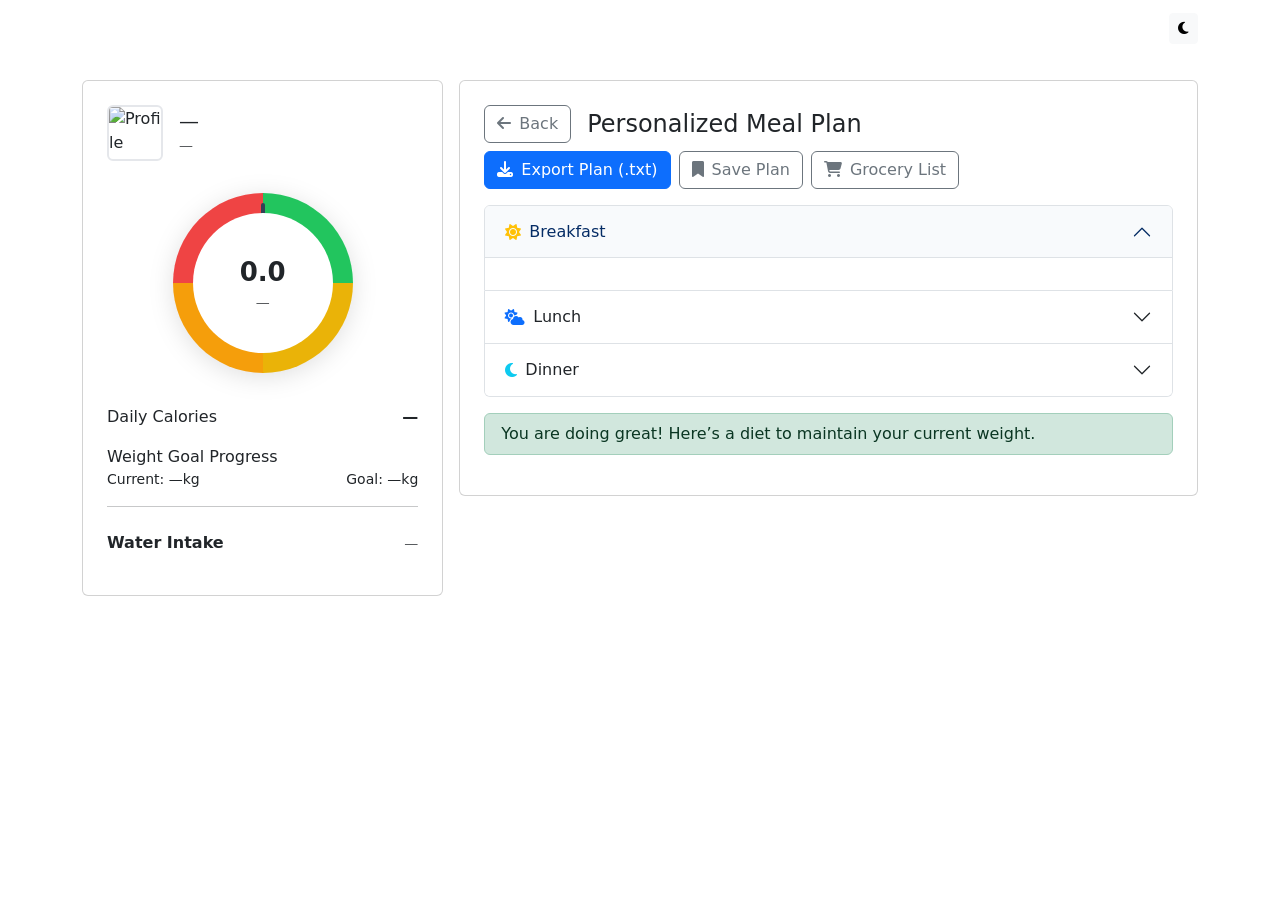
==== results.html @ 043c465a "Add files via upload" ====
<!DOCTYPE html>
<html lang="en">
<head>
  <meta charset="UTF-8" />
  <meta name="viewport" content="width=device-width, initial-scale=1.0" />
  <title>Results • Diet Recommendation</title>
  <link href="https://cdn.jsdelivr.net/npm/bootstrap@5.3.0/dist/css/bootstrap.min.css" rel="stylesheet">
  <link rel="stylesheet" href="https://cdnjs.cloudflare.com/ajax/libs/font-awesome/6.4.0/css/all.min.css">
  <link rel="stylesheet" href="assets/css/style.css">
  <style>
    .results-hero { margin-top: 24px; }
    .bmi-dial { width: 180px; height: 180px; position: relative; margin: 0 auto; }
    .bmi-dial .ring { width: 100%; height: 100%; border-radius: 50%; background: conic-gradient(#22c55e 0 25%, #eab308 25% 50%, #f59e0b 50% 75%, #ef4444 75% 100%); filter: drop-shadow(0 4px 12px rgba(0,0,0,.12)); }
    .bmi-dial .center { position:absolute; inset: 20px; border-radius: 50%; background: #fff; display:flex; flex-direction:column; align-items:center; justify-content:center; text-align:center; }
    .bmi-dial .needle { position:absolute; inset: 0; display:block; transform: rotate(0deg); transition: transform 800ms ease; }
    .bmi-dial .needle::after { content:''; position:absolute; left:50%; top:10px; transform:translateX(-50%); width:4px; height:70px; background:#334155; border-radius:2px; }

    .accordion-button:not(.collapsed) { background:#f8fafc; }
    .action-bar { gap: .5rem; }
  </style>
</head>
<body>
  <nav class="navbar navbar-expand-lg navbar-dark">
    <div class="container">
      <a class="navbar-brand" href="index.html"><i class="fa-solid fa-seedling me-2"></i>Diet Recommendation</a>
      <div class="d-flex align-items-center ms-auto">
        <button id="themeToggle" class="btn btn-sm btn-light">
          <i id="themeIcon" class="fa-solid fa-moon"></i>
        </button>
      </div>
    </div>
  </nav>

  <main class="container results-hero">
    <div class="row g-3">
      <div class="col-lg-4">
        <div class="card p-4">
          <div class="d-flex align-items-center gap-3 mb-3">
            <img id="resProfileImg" class="rounded" style="width:56px;height:56px;object-fit:cover;border:2px solid #e5e7eb;" alt="Profile"/>
            <div>
              <h5 id="resName" class="mb-0">—</h5>
              <small id="resMeta" class="text-muted">—</small>
            </div>
          </div>
          <div class="bmi-dial my-3">
            <div class="ring"></div>
            <div id="dialNeedle" class="needle"></div>
            <div class="center">
              <div id="bmiValueDial" class="fw-bold" style="font-size:26px">0.0</div>
              <div id="bmiCategoryDial" class="small text-muted">—</div>
            </div>
          </div>
          <div class="mt-3">
            <div class="d-flex justify-content-between"><span>Daily Calories</span><strong id="caloriesNeed">—</strong></div>
            <div class="progress-container"><div class="progress-bar-custom" id="calorieBar" style="width:0%"></div></div>
          </div>
          <div class="mt-3">
            <div class="d-flex justify-content-between"><span>Weight Goal Progress</span></div>
            <div class="progress-container"><div class="progress-bar-custom" id="goalBar" style="width:0%"></div></div>
            <div class="d-flex justify-content-between small"><span>Current: <span id="curW">—</span>kg</span><span>Goal: <span id="goalW">—</span>kg</span></div>
          </div>
          <hr/>
          <div class="mt-2">
            <div class="d-flex justify-content-between align-items-center mb-2">
              <strong>Water Intake</strong>
              <small id="waterCountLabel" class="text-muted">—</small>
            </div>
            <div class="water-grid-small mb-3" id="resWaterTracker">
              </div>
          </div>
        </div>
      </div>
      <div class="col-lg-8">
        <div class="card p-4">
          <div class="d-flex justify-content-between action-bar flex-wrap mb-3">
            <div class="d-flex align-items-center gap-3">
              <button class="btn btn-outline-secondary" onclick="window.history.back()"><i class="fa-solid fa-arrow-left me-2"></i>Back</button>
              <h4 class="mb-0">Personalized Meal Plan</h4>
            </div>
            <div class="d-flex gap-2">
              <button id="exportPlanBtn" class="btn btn-primary"><i class="fa-solid fa-download me-2"></i>Export Plan (.txt)</button>
              <button id="savePlanBtn" class="btn btn-outline-secondary"><i class="fa-solid fa-bookmark me-2"></i>Save Plan</button>
              <button id="openGroceryModalBtn" class="btn btn-outline-secondary"><i class="fa-solid fa-cart-shopping me-2"></i>Grocery List</button>
            </div>
          </div>

          <div class="accordion" id="dietPlanAccordion">
            <div class="accordion-item">
              <h2 class="accordion-header">
                <button class="accordion-button" type="button" data-bs-toggle="collapse" data-bs-target="#collapseOne" aria-expanded="true">
                  <i class="fas fa-sun me-2 text-warning"></i>Breakfast
                </button>
              </h2>
              <div id="collapseOne" class="accordion-collapse collapse show" data-bs-parent="#dietPlanAccordion">
                <div class="accordion-body"><ul id="resBreakfast" class="mb-0"></ul></div>
              </div>
            </div>
            <div class="accordion-item">
              <h2 class="accordion-header">
                <button class="accordion-button collapsed" type="button" data-bs-toggle="collapse" data-bs-target="#collapseTwo" aria-expanded="false">
                  <i class="fas fa-cloud-sun me-2 text-primary"></i>Lunch
                </button>
              </h2>
              <div id="collapseTwo" class="accordion-collapse collapse" data-bs-parent="#dietPlanAccordion">
                <div class="accordion-body"><ul id="resLunch" class="mb-0"></ul></div>
              </div>
            </div>
            <div class="accordion-item">
              <h2 class="accordion-header">
                <button class="accordion-button collapsed" type="button" data-bs-toggle="collapse" data-bs-target="#collapseThree" aria-expanded="false">
                  <i class="fas fa-moon me-2 text-info"></i>Dinner
                </button>
              </h2>
              <div id="collapseThree" class="accordion-collapse collapse" data-bs-parent="#dietPlanAccordion">
                <div class="accordion-body"><ul id="resDinner" class="mb-0"></ul></div>
              </div>
            </div>
          </div>

          <div class="mt-3">
            <div id="coachMsg" class="alert alert-success py-2 px-3">You are doing great! Here’s a diet to maintain your current weight.</div>
          </div>
        </div>
      </div>
    </div>
  </main>

  <div class="modal fade" id="groceryModal" tabindex="-1" aria-labelledby="groceryModalLabel" aria-hidden="true">
    <div class="modal-dialog modal-dialog-scrollable">
      <div class="modal-content">
        <div class="modal-header">
          <h5 class="modal-title" id="groceryModalLabel"><i class="fa-solid fa-cart-shopping me-2"></i>Grocery List</h5>
          <button type="button" class="btn-close" data-bs-dismiss="modal" aria-label="Close"></button>
        </div>
        <div class="modal-body">
          <ul id="groceryList" class="mb-0"></ul>
        </div>
        <div class="modal-footer">
          <button id="copyGroceryBtn" type="button" class="btn btn-outline-secondary"><i class="fa-regular fa-copy me-2"></i>Copy</button>
          <button id="downloadGroceryBtn" type="button" class="btn btn-primary"><i class="fa-solid fa-download me-2"></i>Download</button>
        </div>
      </div>
    </div>
  </div>

    <script src="https://cdn.jsdelivr.net/npm/bootstrap@5.3.0/dist/js/bootstrap.bundle.min.js"></script>
    <script src="assets/js/results.js"></script>
</body>
</html>
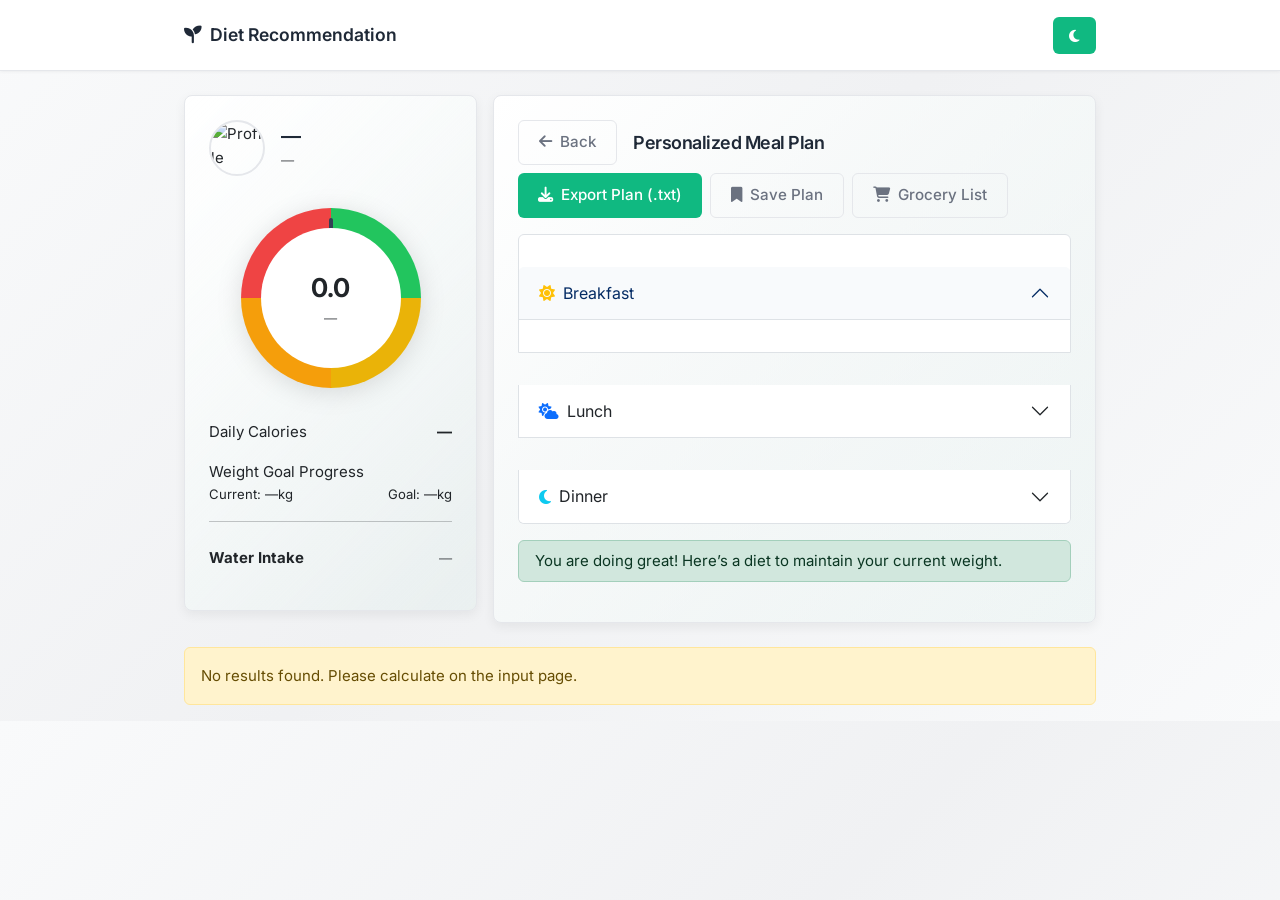
==== commit b4c56bbd: "Refine UI and documentation" ====
--- a/results.html
+++ b/results.html
@@ -6,7 +6,7 @@
   <title>Results • Diet Recommendation</title>
   <link href="https://cdn.jsdelivr.net/npm/bootstrap@5.3.0/dist/css/bootstrap.min.css" rel="stylesheet">
   <link rel="stylesheet" href="https://cdnjs.cloudflare.com/ajax/libs/font-awesome/6.4.0/css/all.min.css">
-  <link rel="stylesheet" href="assets/css/style.css">
+  <link rel="stylesheet" href="style.css">
   <style>
     .results-hero { margin-top: 24px; }
     .bmi-dial { width: 180px; height: 180px; position: relative; margin: 0 auto; }
@@ -36,7 +36,7 @@
       <div class="col-lg-4">
         <div class="card p-4">
           <div class="d-flex align-items-center gap-3 mb-3">
-            <img id="resProfileImg" class="rounded" style="width:56px;height:56px;object-fit:cover;border:2px solid #e5e7eb;" alt="Profile"/>
+            <img id="resProfileImg" class="profile-circle" style="width:56px;height:56px;object-fit:cover;border:2px solid #e5e7eb;" alt="Profile"/>
             <div>
               <h5 id="resName" class="mb-0">—</h5>
               <small id="resMeta" class="text-muted">—</small>
@@ -143,7 +143,9 @@
     </div>
   </div>
 
+  <div id="toastContainer" class="toast-container-custom" aria-live="polite" aria-atomic="true"></div>
+
     <script src="https://cdn.jsdelivr.net/npm/bootstrap@5.3.0/dist/js/bootstrap.bundle.min.js"></script>
-    <script src="assets/js/results.js"></script>
+    <script src="results.js"></script>
 </body>
 </html>
--- a/style.css
+++ b/style.css
@@ -0,0 +1,1173 @@
+@import url('https://fonts.googleapis.com/css2?family=Inter:wght@400;500;600;700&display=swap');
+
+:root {
+  --primary: #1f2937;
+  --accent: #10b981;
+  --text: #1f2937;
+  --text-light: #6b7280;
+  --bg: #ffffff;
+  --bg-soft: #f9fafb;
+  --border: #e5e7eb;
+  --shadow: 0 4px 12px rgba(0, 0, 0, 0.06);
+  --shadow-lg: 0 8px 20px rgba(0, 0, 0, 0.1);
+}
+
+[data-theme="dark"] {
+  --primary: #ffffff;
+  --accent: #34d399;
+  --text: #f3f4f6;
+  --text-light: #d1d5db;
+  --bg: #111827;
+  --bg-soft: #1f2937;
+  --border: #374151;
+  --shadow: 0 4px 12px rgba(0, 0, 0, 0.3);
+  --shadow-lg: 0 8px 20px rgba(0, 0, 0, 0.4);
+}
+
+* {
+  box-sizing: border-box;
+}
+
+body {
+  font-family: 'Inter', sans-serif;
+  background: linear-gradient(135deg, #f9fafb 0%, #f0f1f3 50%, #f9fafb 100%);
+  color: var(--text);
+  line-height: 1.6;
+  font-size: 15px;
+  margin: 0;
+  padding: 0;
+  transition: background 0.3s ease, color 0.3s ease;
+  scroll-behavior: smooth;
+}
+
+.container {
+  max-width: 960px;
+  margin: 0 auto;
+  padding: 0 1.5rem;
+}
+
+/* ===== TYPOGRAPHY ===== */
+h1, h2, h3, h4, h5, h6 {
+  font-weight: 600;
+  letter-spacing: -0.5px;
+  color: var(--primary);
+  margin: 0;
+}
+
+h1 { font-size: 2.5rem; line-height: 1.2; }
+h2 { font-size: 1.875rem; line-height: 1.3; margin: 2rem 0 1.5rem 0; }
+h3 { font-size: 1.25rem; line-height: 1.4; }
+h4 { font-size: 1.125rem; line-height: 1.4; }
+
+p {
+  color: var(--text-light);
+  margin: 0 0 1rem 0;
+}
+
+/* ===== SECTIONS ===== */
+section {
+  padding: 4rem 0;
+  opacity: 0;
+  animation: fadeInUp 0.6s ease forwards;
+  animation-fill-mode: both;
+}
+
+section:nth-child(1) { animation-delay: 0.1s; }
+section:nth-child(2) { animation-delay: 0.2s; }
+section:nth-child(3) { animation-delay: 0.3s; }
+section:nth-child(4) { animation-delay: 0.4s; }
+section:nth-child(5) { animation-delay: 0.5s; }
+section:nth-child(6) { animation-delay: 0.6s; }
+
+@keyframes fadeInUp {
+  from {
+    opacity: 0;
+    transform: translateY(12px);
+  }
+  to {
+    opacity: 1;
+    transform: translateY(0);
+  }
+}
+
+section:first-of-type {
+  padding-top: 3rem;
+}
+
+/* ===== NAVBAR ===== */
+.navbar {
+  background-color: var(--bg);
+  border-bottom: 1px solid var(--border);
+  padding: 1rem 0 !important;
+  position: sticky;
+  top: 0;
+  z-index: 1000;
+  box-shadow: 0 1px 3px rgba(0, 0, 0, 0.05);
+  transition: all 0.3s ease;
+}
+
+.navbar-brand {
+  font-weight: 600;
+  color: var(--primary) !important;
+  font-size: 1.1rem;
+}
+
+.navbar .nav-link {
+  color: var(--text-light) !important;
+  font-weight: 500;
+  padding: 0.5rem 0.75rem !important;
+  margin: 0 0.25rem;
+  transition: color 0.2s ease;
+}
+
+.navbar .nav-link:hover,
+.navbar .nav-link.active {
+  color: var(--accent) !important;
+}
+
+.form-check-input {
+  cursor: pointer;
+}
+
+.form-check-input:checked {
+  background-color: var(--accent) !important;
+  border-color: var(--accent) !important;
+}
+
+/* ===== CARDS ===== */
+.card {
+  border: 1px solid var(--border);
+  border-radius: 8px;
+  background: linear-gradient(135deg, #ffffff 0%, rgba(16, 185, 129, 0.03) 100%);
+  box-shadow: var(--shadow);
+  transition: all 0.3s cubic-bezier(0.4, 0, 0.2, 1);
+  overflow: hidden;
+}
+
+.card:hover {
+  border-color: var(--accent);
+  box-shadow: var(--shadow-lg);
+  transform: translateY(-4px);
+}
+
+/* ===== BUTTONS ===== */
+.btn {
+  font-weight: 500;
+  border-radius: 6px;
+  padding: 0.625rem 1.25rem;
+  font-size: 0.95rem;
+  transition: all 0.2s ease;
+  border: none;
+  position: relative;
+  overflow: hidden;
+}
+
+.btn::before {
+  content: '';
+  position: absolute;
+  top: 50%;
+  left: 50%;
+  width: 0;
+  height: 0;
+  border-radius: 50%;
+  background: rgba(255, 255, 255, 0.3);
+  transform: translate(-50%, -50%);
+  transition: width 0.5s ease, height 0.5s ease;
+}
+
+.btn:active::before {
+  width: 300px;
+  height: 300px;
+}
+
+.btn-primary {
+  background-color: var(--accent);
+  color: white;
+}
+
+.btn-primary:hover {
+  background-color: #059669;
+  color: white;
+  transform: translateY(-2px);
+  box-shadow: 0 6px 16px rgba(16, 185, 129, 0.2);
+}
+
+.btn-light {
+  background-color: var(--accent);
+  color: white;
+}
+
+.btn-light:hover {
+  background-color: #059669;
+  color: white;
+  transform: translateY(-2px);
+  box-shadow: 0 6px 16px rgba(16, 185, 129, 0.2);
+}
+
+.btn-outline-secondary {
+  color: var(--text-light);
+  border: 1px solid var(--border);
+  background-color: transparent;
+}
+
+.btn-outline-secondary:hover {
+  background-color: var(--bg-soft);
+  color: var(--accent);
+  border-color: var(--accent);
+  transform: translateY(-1px);
+}
+
+.btn-sm {
+  padding: 0.5rem 1rem;
+  font-size: 0.875rem;
+}
+
+.btn-lg {
+  padding: 0.75rem 2rem;
+  font-size: 1rem;
+}
+
+/* ===== FORMS ===== */
+.form-control,
+.form-select {
+  border: 1px solid var(--border);
+  border-radius: 6px;
+  background-color: var(--bg);
+  color: var(--text);
+  padding: 0.625rem 0.75rem;
+  font-size: 0.95rem;
+  transition: all 0.2s ease;
+}
+
+.form-control:focus,
+.form-select:focus {
+  border-color: var(--accent);
+  box-shadow: 0 0 0 3px rgba(16, 185, 129, 0.1);
+  outline: none;
+  transform: translateY(-1px);
+}
+
+.form-label {
+  font-weight: 500;
+  color: var(--text);
+  margin-bottom: 0.5rem;
+  display: block;
+  transition: color 0.2s ease;
+}
+
+.form-control:focus ~ .form-label,
+.form-control:not(:placeholder-shown) ~ .form-label {
+  color: var(--accent);
+}
+
+.invalid-feedback {
+  color: #ef4444;
+  font-size: 0.85rem;
+  margin-top: 0.25rem;
+  animation: fadeIn 0.2s ease;
+}
+
+/* ===== HERO ===== */
+.hero-section {
+  text-align: left;
+  background: linear-gradient(135deg, rgba(16, 185, 129, 0.04) 0%, rgba(31, 41, 55, 0.02) 100%);
+  border-radius: 12px;
+  padding: 3rem 0;
+  margin: 2rem 0;
+}
+
+.hero-kicker {
+  font-size: 0.85rem;
+  font-weight: 600;
+  color: var(--accent);
+  text-transform: uppercase;
+  letter-spacing: 1px;
+}
+
+.hero-section h1 {
+  margin-bottom: 1.5rem;
+  background: linear-gradient(135deg, var(--primary) 0%, var(--accent) 100%);
+  -webkit-background-clip: text;
+  -webkit-text-fill-color: transparent;
+  background-clip: text;
+}
+
+.hero-section .lead {
+  font-size: 1.125rem;
+  color: var(--text-light);
+  margin-bottom: 2rem;
+  line-height: 1.7;
+}
+
+.hero-section i {
+  opacity: 0.15;
+  transition: opacity 0.3s ease;
+}
+
+/* ===== FEATURES SECTION ===== */
+.section-title {
+  text-align: center;
+  margin-bottom: 3rem;
+  position: relative;
+}
+
+.section-title::after {
+  content: '';
+  display: block;
+  width: 60px;
+  height: 3px;
+  background-color: var(--accent);
+  margin: 1rem auto 0;
+}
+
+.feature-icon {
+  font-size: 2.5rem;
+  color: var(--accent);
+  margin-bottom: 1rem;
+}
+
+/* ===== LIVE SUMMARY ===== */
+.live-summary {
+  background: linear-gradient(135deg, #ffffff 0%, rgba(16, 185, 129, 0.02) 100%);
+  border: 1px solid var(--border);
+  border-radius: 8px;
+  padding: 1.5rem;
+  margin-bottom: 2rem;
+}
+
+.live-summary-title {
+  font-weight: 600;
+  color: var(--text);
+  margin-bottom: 1rem;
+  font-size: 0.95rem;
+}
+
+.summary-pill {
+  background: linear-gradient(135deg, #fafbfc 0%, rgba(16, 185, 129, 0.01) 100%);
+  border: 1px solid var(--border);
+  border-radius: 6px;
+  padding: 1rem;
+  text-align: center;
+  transition: all 0.2s ease;
+}
+
+.summary-pill:hover {
+  border-color: var(--accent);
+  box-shadow: 0 2px 8px rgba(16, 185, 129, 0.1);
+}
+
+.summary-pill .label {
+  display: block;
+  font-size: 0.8rem;
+  color: var(--text-light);
+  text-transform: uppercase;
+  letter-spacing: 0.5px;
+  margin-bottom: 0.5rem;
+}
+
+.summary-pill strong {
+  display: block;
+  font-size: 1.5rem;
+  color: var(--accent);
+}
+
+/* ===== PROFILE IMAGE ===== */
+.profile-image {
+  border-radius: 6px;
+  background-color: var(--bg-soft);
+  border: 2px solid var(--border);
+  transition: all 0.2s ease;
+  animation: fadeIn 0.4s ease;
+}
+
+.profile-image:hover {
+  border-color: var(--accent);
+  box-shadow: 0 4px 12px rgba(16, 185, 129, 0.2);
+  transform: scale(1.02);
+}
+
+.profile-circle {
+  border-radius: 50%;
+}
+
+/* ===== RESULTS DISPLAY ===== */
+.results-container {
+  margin-top: 2rem;
+  animation: fadeIn 0.5s ease;
+}
+
+@keyframes fadeIn {
+  from {
+    opacity: 0;
+    transform: translateY(10px);
+  }
+  to {
+    opacity: 1;
+    transform: translateY(0);
+  }
+}
+
+.bmi-gauge {
+  text-align: center;
+  padding: 2rem 1rem;
+  animation: scaleIn 0.5s cubic-bezier(0.34, 1.56, 0.64, 1);
+}
+
+@keyframes scaleIn {
+  from {
+    opacity: 0;
+    transform: scale(0.9);
+  }
+  to {
+    opacity: 1;
+    transform: scale(1);
+  }
+}
+
+.bmi-number {
+  font-size: 3rem;
+  font-weight: 700;
+  color: var(--accent);
+  margin: 1rem 0;
+  transition: transform 0.3s ease;
+}
+
+.bmi-gauge:hover .bmi-number {
+  transform: scale(1.05);
+}
+
+.bmi-category {
+  font-size: 1.25rem;
+  font-weight: 600;
+  color: var(--text);
+  text-transform: capitalize;
+}
+
+.bmi-message {
+  color: var(--text-light);
+  margin-top: 1rem;
+  font-size: 0.95rem;
+}
+
+/* ===== DIET PLAN ===== */
+.meal-plan {
+  margin-top: 2rem;
+}
+
+.meal-card {
+  margin-bottom: 1.5rem;
+  animation: staggerFade 0.5s ease backwards;
+}
+
+@keyframes staggerFade {
+  from {
+    opacity: 0;
+    transform: translateX(-10px);
+  }
+  to {
+    opacity: 1;
+    transform: translateX(0);
+  }
+}
+
+.meal-card:nth-child(1) { animation-delay: 0.05s; }
+.meal-card:nth-child(2) { animation-delay: 0.1s; }
+.meal-card:nth-child(3) { animation-delay: 0.15s; }
+
+.meal-category {
+  font-weight: 600;
+  color: var(--accent);
+  text-transform: uppercase;
+  font-size: 0.85rem;
+  letter-spacing: 1px;
+  margin-bottom: 0.5rem;
+}
+
+.meal-item {
+  background-color: var(--bg-soft);
+  border-left: 3px solid var(--accent);
+  padding: 1rem;
+  border-radius: 4px;
+  margin-bottom: 0.75rem;
+  transition: all 0.2s ease;
+}
+
+.meal-item:hover {
+  background-color: rgba(16, 185, 129, 0.05);
+  transform: translateX(2px);
+}
+
+/* ===== PROGRESS TRACKER ===== */
+.progress-section {
+  margin-top: 2rem;
+}
+
+.chart-container {
+  background: linear-gradient(135deg, #ffffff 0%, rgba(16, 185, 129, 0.02) 100%);
+  border: 1px solid var(--border);
+  border-radius: 8px;
+  padding: 1.5rem;
+  margin: 1.5rem 0;
+  overflow-x: auto;
+}
+
+svg {
+  display: block;
+  margin: 0 auto;
+}
+
+.progress-entry {
+  display: grid;
+  grid-template-columns: 1fr 1fr 1fr auto;
+  gap: 1rem;
+  align-items: end;
+  margin-bottom: 1rem;
+}
+
+.progress-input-group {
+  display: flex;
+  flex-direction: column;
+}
+
+.progress-input-group label {
+  margin-bottom: 0.5rem;
+}
+
+.progress-input-group input {
+  padding: 0.625rem;
+}
+
+.btn-add-entry {
+  background-color: var(--accent);
+  color: white;
+  padding: 0.625rem 1.5rem;
+  align-self: flex-end;
+}
+
+.btn-clear-data {
+  background-color: #ef4444;
+  color: white;
+  padding: 0.625rem 1.5rem;
+  margin-top: 1rem;
+}
+
+/* ===== WEEKLY INSIGHTS ===== */
+.insights-grid {
+  display: grid;
+  grid-template-columns: repeat(auto-fit, minmax(250px, 1fr));
+  gap: 1.5rem;
+  margin: 1.5rem 0;
+}
+
+.insight-card {
+  background: linear-gradient(135deg, #ffffff 0%, rgba(16, 185, 129, 0.03) 100%);
+  border: 1px solid var(--border);
+  border-radius: 8px;
+  padding: 1.5rem;
+  text-align: center;
+  transition: all 0.3s ease;
+  animation: fadeInUp 0.4s ease backwards;
+}
+
+.insight-card:nth-child(1) { animation-delay: 0.05s; }
+.insight-card:nth-child(2) { animation-delay: 0.1s; }
+.insight-card:nth-child(3) { animation-delay: 0.15s; }
+
+.insight-card:hover {
+  border-color: var(--accent);
+  box-shadow: var(--shadow-lg);
+  transform: translateY(-4px);
+}
+
+.insight-label {
+  font-size: 0.85rem;
+  color: var(--text-light);
+  text-transform: uppercase;
+  letter-spacing: 0.5px;
+  margin-bottom: 0.75rem;
+  transition: color 0.2s ease;
+}
+
+.insight-card:hover .insight-label {
+  color: var(--accent);
+}
+
+.insight-value {
+  font-size: 1.875rem;
+  font-weight: 700;
+  color: var(--accent);
+  margin-bottom: 1rem;
+  transition: transform 0.3s ease;
+}
+
+.insight-card:hover .insight-value {
+  transform: scale(1.08);
+}
+
+.insight-chart {
+  height: 80px;
+  background-color: var(--bg);
+  border-radius: 4px;
+  overflow: hidden;
+}
+
+/* ===== UTILITIES ===== */
+.hidden {
+  display: none !important;
+}
+
+/* ===== ONBOARDING ===== */
+.onboarding-tips {
+  background: linear-gradient(135deg, rgba(16, 185, 129, 0.04) 0%, rgba(16, 185, 129, 0.01) 100%);
+  border: 1px solid var(--accent);
+  border-radius: 8px;
+  padding: 1.5rem;
+  margin-bottom: 1.5rem;
+}
+
+.tips-title {
+  font-weight: 600;
+  color: var(--accent);
+  margin-bottom: 0.5rem;
+}
+
+.tips-chips {
+  display: flex;
+  gap: 0.75rem;
+  flex-wrap: wrap;
+}
+
+.tips-chip {
+  background: linear-gradient(135deg, var(--accent) 0%, #059669 100%);
+  color: white;
+  padding: 0.35rem 0.75rem;
+  border-radius: 999px;
+  font-size: 0.8rem;
+  font-weight: 500;
+}
+
+/* ===== ACHIEVEMENTS ===== */
+.achievements-grid {
+  display: grid;
+  grid-template-columns: repeat(auto-fit, minmax(150px, 1fr));
+  gap: 1.5rem;
+  margin: 2rem 0;
+}
+
+.achievement-badge {
+  text-align: center;
+  padding: 1.5rem;
+  background: linear-gradient(135deg, #ffffff 0%, rgba(16, 185, 129, 0.02) 100%);
+  border: 2px solid var(--border);
+  border-radius: 8px;
+  transition: all 0.3s cubic-bezier(0.4, 0, 0.2, 1);
+  opacity: 0.5;
+}
+
+.achievement-badge:hover {
+  transform: translateY(-2px);
+}
+
+.achievement-badge.unlocked {
+  opacity: 1;
+  border-color: var(--accent);
+  background: linear-gradient(135deg, rgba(16, 185, 129, 0.04) 0%, rgba(16, 185, 129, 0.01) 100%);
+  animation: slideIn 0.4s ease;
+}
+
+@keyframes slideIn {
+  from {
+    opacity: 0;
+    transform: translateY(10px);
+  }
+  to {
+    opacity: 1;
+    transform: translateY(0);
+  }
+}
+
+.achievement-icon {
+  font-size: 2.5rem;
+  color: var(--accent);
+  margin-bottom: 0.75rem;
+  transition: transform 0.3s ease;
+}
+
+.achievement-badge.unlocked .achievement-icon {
+  animation: pop 0.5s cubic-bezier(0.34, 1.56, 0.64, 1);
+}
+
+@keyframes pop {
+  0% { transform: scale(0.8); }
+  50% { transform: scale(1.1); }
+  100% { transform: scale(1); }
+}
+
+.achievement-name {
+  font-weight: 600;
+  font-size: 0.95rem;
+  margin-bottom: 0.25rem;
+}
+
+.achievement-desc {
+  font-size: 0.8rem;
+  color: var(--text-light);
+}
+
+/* ===== HYDRATION TRACKER ===== */
+.water-grid {
+  display: grid;
+  grid-template-columns: repeat(auto-fit, minmax(60px, 1fr));
+  gap: 1rem;
+  margin: 1.5rem 0;
+}
+
+.water-glass {
+  aspect-ratio: 1;
+  border: 2px solid var(--border);
+  border-radius: 8px;
+  display: flex;
+  align-items: center;
+  justify-content: center;
+  font-size: 1.5rem;
+  cursor: pointer;
+  transition: all 0.3s cubic-bezier(0.4, 0, 0.2, 1);
+  background: linear-gradient(135deg, #ffffff 0%, rgba(16, 185, 129, 0.01) 100%);
+}
+
+.water-glass:hover {
+  border-color: var(--accent);
+  background: linear-gradient(135deg, rgba(16, 185, 129, 0.03) 0%, rgba(16, 185, 129, 0.01) 100%);
+  transform: scale(1.05);
+}
+
+.water-glass:active {
+  transform: scale(0.95);
+}
+
+.water-glass.filled {
+  background: linear-gradient(135deg, var(--accent) 0%, #059669 100%);
+  color: white;
+  border-color: var(--accent);
+  animation: fillWater 0.4s ease;
+}
+
+@keyframes fillWater {
+  0% { transform: scale(0.9); background-color: var(--bg-soft); }
+  50% { transform: scale(1.08); }
+  100% { transform: scale(1); background-color: var(--accent); }
+}
+
+.water-streak {
+  text-align: center;
+  padding: 1rem;
+  background-color: var(--bg-soft);
+  border-radius: 8px;
+  margin-top: 1.5rem;
+  transition: all 0.3s ease;
+}
+
+.water-streak:hover {
+  box-shadow: var(--shadow);
+  transform: translateY(-1px);
+}
+
+.streak-number {
+  font-size: 2rem;
+  font-weight: 700;
+  color: var(--accent);
+  display: inline-block;
+  animation: countUp 0.5s ease;
+}
+
+@keyframes countUp {
+  from {
+    transform: translateY(10px);
+    opacity: 0;
+  }
+  to {
+    transform: translateY(0);
+    opacity: 1;
+  }
+}
+
+/* ===== QUICK ACTIONS ===== */
+.quick-actions-panel {
+  position: fixed;
+  bottom: 2rem;
+  right: 2rem;
+  background-color: var(--bg);
+  border: 1px solid var(--border);
+  border-radius: 12px;
+  box-shadow: var(--shadow-lg);
+  overflow: hidden;
+  z-index: 999;
+  animation: slideUp 0.4s cubic-bezier(0.34, 1.56, 0.64, 1);
+  max-width: 320px;
+}
+
+@keyframes slideUp {
+  from {
+    opacity: 0;
+    transform: translateY(20px);
+  }
+  to {
+    opacity: 1;
+    transform: translateY(0);
+  }
+}
+
+.quick-actions-header {
+  background-color: var(--bg-soft);
+  border-bottom: 1px solid var(--border);
+  padding: 1rem;
+  font-weight: 600;
+  display: flex;
+  justify-content: space-between;
+  align-items: center;
+}
+
+.quick-actions-close {
+  background: none;
+  border: none;
+  cursor: pointer;
+  color: var(--text-light);
+  font-size: 1rem;
+  transition: all 0.2s ease;
+  padding: 4px 8px;
+  border-radius: 4px;
+}
+
+.quick-actions-close:hover {
+  background-color: var(--border);
+  color: var(--accent);
+  transform: rotate(90deg);
+}
+
+.quick-actions-list {
+  padding: 1rem;
+  max-height: 400px;
+  overflow-y: auto;
+}
+
+.quick-action-item {
+  display: flex;
+  align-items: center;
+  gap: 0.75rem;
+  padding: 0.75rem;
+  margin-bottom: 0.5rem;
+  border-radius: 6px;
+  cursor: pointer;
+  transition: all 0.2s ease;
+  background-color: transparent;
+  border: none;
+  width: 100%;
+  text-align: left;
+  color: var(--text);
+  font-size: 0.95rem;
+  font-weight: 500;
+}
+
+.quick-action-item:hover {
+  background-color: var(--bg-soft);
+  color: var(--accent);
+  transform: translateX(4px);
+}
+
+.quick-action-item:active {
+  transform: translateX(2px);
+}
+
+.quick-action-item i {
+  width: 20px;
+  text-align: center;
+  color: var(--accent);
+  transition: transform 0.2s ease;
+}
+
+.quick-action-item:hover i {
+  transform: scale(1.15);
+}
+
+/* ===== FOOTER ===== */
+footer {
+  background: linear-gradient(135deg, #f5f6f8 0%, #f0f1f3 100%);
+  border-top: 1px solid var(--border);
+  padding: 3rem 0;
+  margin-top: 4rem;
+  text-align: center;
+  color: var(--text-light);
+}
+
+footer h3 {
+  color: var(--text);
+  margin-bottom: 1rem;
+}
+
+footer a {
+  color: var(--accent);
+  text-decoration: none;
+  transition: all 0.2s ease;
+  position: relative;
+}
+
+footer a::after {
+  content: '';
+  position: absolute;
+  width: 0;
+  height: 2px;
+  bottom: -2px;
+  left: 0;
+  background-color: var(--accent);
+  transition: width 0.3s ease;
+}
+
+footer a:hover {
+  opacity: 0.9;
+}
+
+footer a:hover::after {
+  width: 100%;
+}
+
+/* ===== CONTACT CARD ===== */
+.contact-card {
+  background: linear-gradient(135deg, rgba(16, 185, 129, 0.03) 0%, rgba(16, 185, 129, 0.01) 100%);
+  border: 1px solid var(--border);
+  border-radius: 12px;
+  padding: 2.5rem;
+  color: var(--text);
+}
+
+.contact-card h3 {
+  color: var(--text);
+  font-size: 1.5rem;
+}
+
+.contact-card p {
+  color: var(--text-light);
+}
+
+.contact-card .lead {
+  color: var(--text-light);
+}
+
+.contact-card .social-links a {
+  color: var(--accent);
+  transition: all 0.2s ease;
+}
+
+.contact-card .social-links a:hover {
+  transform: translateY(-3px);
+  color: var(--accent);
+  opacity: 0.8;
+}
+
+.contact-card hr {
+  background-color: var(--border);
+  opacity: 0.5;
+}
+
+.contact-card .btn {
+  border-color: var(--accent);
+  color: var(--accent);
+}
+
+.contact-card .btn:hover {
+  background-color: var(--accent);
+  color: white;
+  border-color: var(--accent);
+}
+
+.contact-links {
+  display: flex;
+  gap: 1.5rem;
+  justify-content: center;
+  margin-bottom: 1.5rem;
+  flex-wrap: wrap;
+}
+
+/* ===== DARK MODE ===== */
+[data-theme="dark"] body {
+  background: linear-gradient(135deg, #111827 0%, #1f2937 50%, #111827 100%);
+}
+
+[data-theme="dark"] .hero-section {
+  background: linear-gradient(135deg, rgba(52, 211, 153, 0.05) 0%, rgba(255, 255, 255, 0.01) 100%);
+}
+
+[data-theme="dark"] .card {
+  background: linear-gradient(135deg, var(--bg-soft) 0%, rgba(52, 211, 153, 0.02) 100%);
+}
+
+[data-theme="dark"] .live-summary {
+  background: linear-gradient(135deg, var(--bg-soft) 0%, rgba(52, 211, 153, 0.02) 100%);
+}
+
+[data-theme="dark"] .summary-pill {
+  background: linear-gradient(135deg, var(--bg) 0%, rgba(52, 211, 153, 0.02) 100%);
+}
+
+[data-theme="dark"] .insight-card {
+  background: linear-gradient(135deg, var(--bg-soft) 0%, rgba(52, 211, 153, 0.02) 100%);
+}
+
+[data-theme="dark"] .achievement-badge {
+  background: linear-gradient(135deg, var(--bg-soft) 0%, rgba(52, 211, 153, 0.02) 100%);
+}
+
+[data-theme="dark"] .achievement-badge.unlocked {
+  background: linear-gradient(135deg, rgba(52, 211, 153, 0.08) 0%, rgba(52, 211, 153, 0.02) 100%);
+}
+
+[data-theme="dark"] .water-glass {
+  background: linear-gradient(135deg, var(--bg-soft) 0%, rgba(52, 211, 153, 0.02) 100%);
+}
+
+[data-theme="dark"] .water-glass:hover {
+  background: linear-gradient(135deg, rgba(52, 211, 153, 0.05) 0%, rgba(52, 211, 153, 0.02) 100%);
+}
+
+[data-theme="dark"] .water-glass.filled {
+  background: linear-gradient(135deg, var(--accent) 0%, #10b981 100%);
+}
+
+[data-theme="dark"] .onboarding-tips {
+  background: linear-gradient(135deg, rgba(52, 211, 153, 0.08) 0%, rgba(52, 211, 153, 0.02) 100%);
+}
+
+[data-theme="dark"] .tips-chip {
+  background: linear-gradient(135deg, var(--accent) 0%, #10b981 100%);
+}
+
+[data-theme="dark"] .hero-section h1 {
+  background: linear-gradient(135deg, var(--primary) 0%, var(--accent) 100%);
+  -webkit-background-clip: text;
+  -webkit-text-fill-color: transparent;
+  background-clip: text;
+}
+
+[data-theme="dark"] .contact-card {
+  background: linear-gradient(135deg, rgba(52, 211, 153, 0.03) 0%, rgba(52, 211, 153, 0.01) 100%);
+  border: 1px solid var(--border);
+  color: var(--text);
+}
+
+[data-theme="dark"] .contact-card h3 {
+  color: var(--text);
+}
+
+[data-theme="dark"] .contact-card p {
+  color: var(--text-light);
+}
+
+[data-theme="dark"] .contact-card .social-links a {
+  color: var(--accent);
+}
+
+[data-theme="dark"] .contact-card .btn {
+  border-color: var(--accent);
+  color: var(--accent);
+}
+
+[data-theme="dark"] footer {
+  background: linear-gradient(135deg, #1f2937 0%, #111827 100%);
+}
+
+/* ===== ACCESSIBILITY ===== */
+@media (prefers-reduced-motion: reduce) {
+  * {
+    animation: none !important;
+    transition: none !important;
+  }
+}
+
+/* ===== RESPONSIVE ===== */
+@media (max-width: 768px) {
+  h1 { font-size: 1.875rem; }
+  h2 { font-size: 1.5rem; }
+  
+  section {
+    padding: 2.5rem 0;
+  }
+
+  .hero-section h1 {
+    margin-bottom: 1rem;
+  }
+
+  .insights-grid,
+  .achievements-grid {
+    grid-template-columns: repeat(auto-fit, minmax(150px, 1fr));
+  }
+
+  .quick-actions-panel {
+    bottom: 1rem;
+    right: 1rem;
+    left: 1rem;
+    max-width: none;
+  }
+
+  .progress-entry {
+    grid-template-columns: 1fr;
+  }
+
+  .btn-add-entry {
+    align-self: auto;
+    width: 100%;
+  }
+}
+
+@media (max-width: 576px) {
+  h1 { font-size: 1.5rem; }
+  h2 { font-size: 1.25rem; }
+  
+  .container {
+    padding: 0 1rem;
+  }
+
+  section {
+    padding: 1.5rem 0;
+  }
+
+  .form-label {
+    font-size: 0.9rem;
+  }
+
+  .feature-icon {
+    font-size: 2rem;
+  }
+
+  .bmi-number {
+    font-size: 2.5rem;
+  }
+
+  .water-grid {
+    grid-template-columns: repeat(4, 1fr);
+  }
+}
+
+/* ===== PRINT ===== */
+@media print {
+  nav, .quick-actions-panel, .btn-clear-data, .onboarding-tips {
+    display: none !important;
+  }
+
+  body {
+    background: white;
+    color: black;
+  }
+
+  .card {
+    box-shadow: none;
+    border: 1px solid #ccc;
+  }
+
+  section {
+    page-break-inside: avoid;
+  }
+
+  h2 {
+    page-break-after: avoid;
+  }
+}
+  
